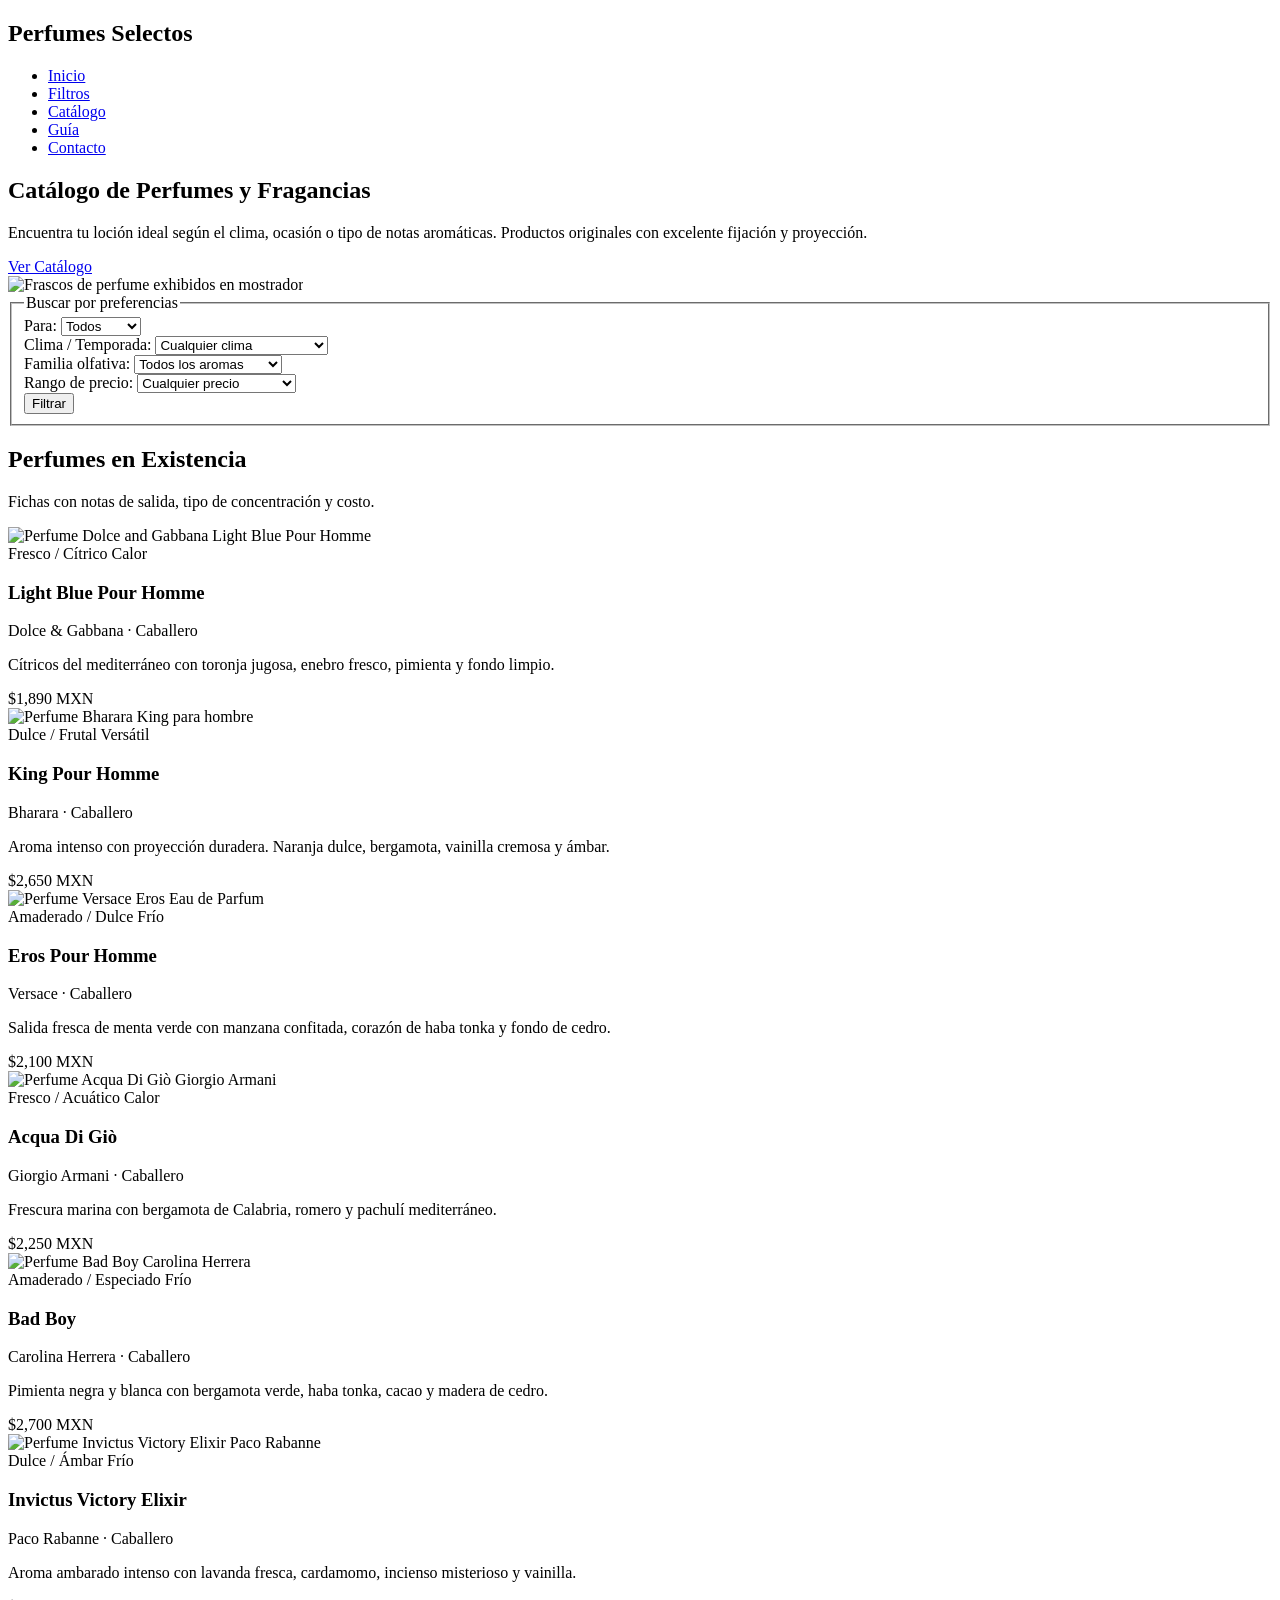
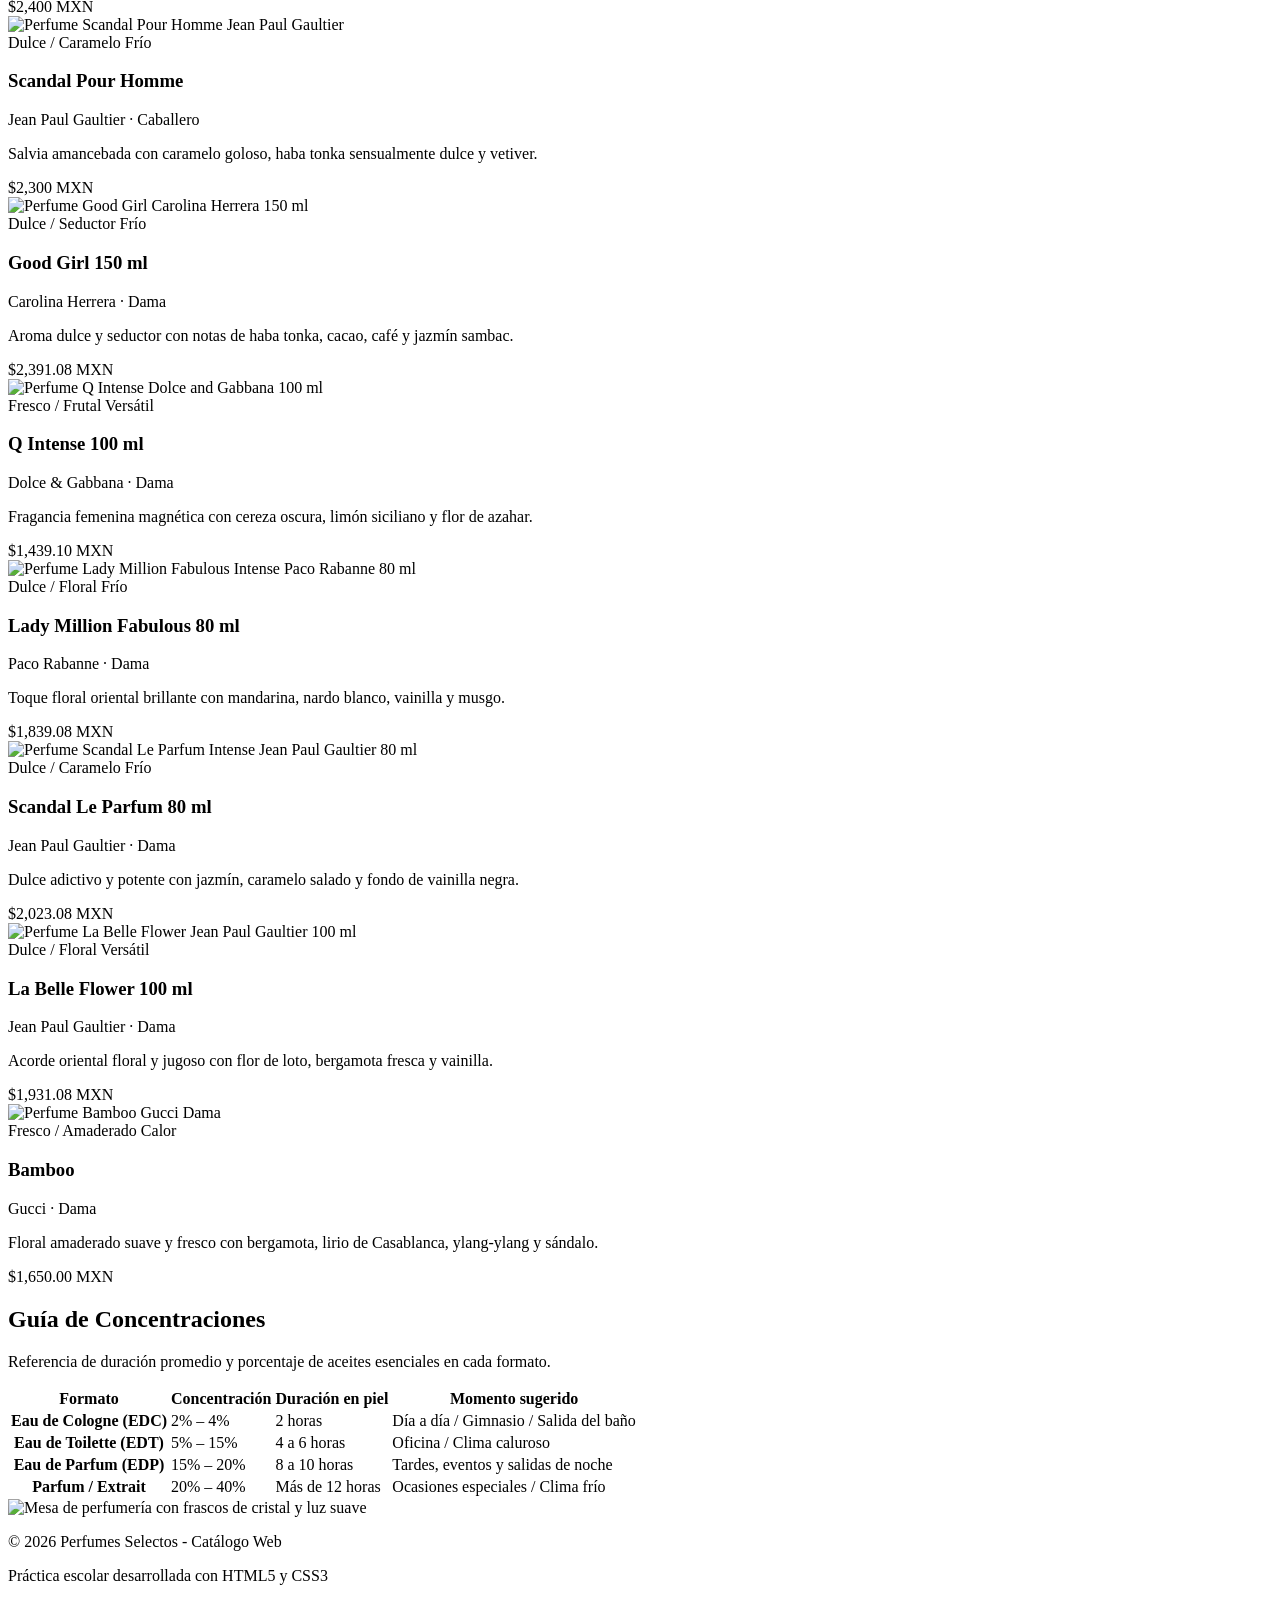
==== index.html @ 49ee2b24 "Estructura semantica base en index.html" ====
<!DOCTYPE html>
<html lang="es">
<head>
  <meta charset="UTF-8">
  <meta name="viewport" content="width=device-width, initial-scale=1.0">
  <meta name="description" content="Catálogo de perfumes para hombre y mujer con detalles de aromas, precios y notas olfativas.">
  <meta name="keywords" content="perfumes, fragancias, bharara, dolce gabbana, aromas">
  <title>Catálogo de Perfumes</title>

  <link rel="preconnect" href="https://fonts.googleapis.com">
  <link rel="preconnect" href="https://fonts.gstatic.com" crossorigin>
  <link href="https://fonts.googleapis.com/css2?family=Montserrat:wght@600;700&family=Roboto:wght@400;500&display=swap" rel="stylesheet">

  <link rel="stylesheet" href="css/style.css">
</head>
<body>

  <header class="encabezado">
    <div class="contenedor navegacion-flex">
      <div class="logo">
        <h2>Perfumes Selectos</h2>
      </div>
      <nav class="menu">
        <ul>
          <li><a href="index.html">Inicio</a></li>
          <li><a href="#filtros">Filtros</a></li>
          <li><a href="#catalogo">Catálogo</a></li>
          <li><a href="#tabla-info">Guía</a></li>
          <li><a href="html/contacto.html">Contacto</a></li>
        </ul>
      </nav>
    </div>
  </header>

  <main>

    <section class="portada">
      <div class="contenedor grid-portada">
        <div class="texto-portada">
          <h1>Catálogo de Perfumes y Fragancias</h1>
          <p>Encuentra tu loción ideal según el clima, ocasión o tipo de notas aromáticas. Productos originales con excelente fijación y proyección.</p>
          <a href="#catalogo" class="boton-principal">Ver Catálogo</a>
        </div>
        <div class="imagen-portada">
          <img src="img/mandarin2.webp" alt="Frascos de perfume exhibidos en mostrador">
        </div>
      </div>
    </section>

    <section id="filtros" class="seccion-filtros">
      <div class="contenedor">
        <form class="formulario-filtros">
          <fieldset>
            <legend>Buscar por preferencias</legend>

            <div class="rejilla-filtros">
              <div class="campo-filtro">
                <label for="genero">Para:</label>
                <select id="genero" name="genero">
                  <option value="todos">Todos</option>
                  <option value="hombre">Caballero</option>
                  <option value="mujer">Dama</option>
                  <option value="unisex">Unisex</option>
                </select>
              </div>

              <div class="campo-filtro">
                <label for="clima">Clima / Temporada:</label>
                <select id="clima" name="clima">
                  <option value="todos">Cualquier clima</option>
                  <option value="calor">Calor / Primavera-Verano</option>
                  <option value="frio">Frío / Otoño-Invierno</option>
                  <option value="versatil">Versátil</option>
                </select>
              </div>

              <div class="campo-filtro">
                <label for="tipo">Familia olfativa:</label>
                <select id="tipo" name="tipo">
                  <option value="todos">Todos los aromas</option>
                  <option value="fresco">Cítricos y Frescos</option>
                  <option value="dulce">Dulces y Frutales</option>
                  <option value="amaderado">Amaderados y Cuero</option>
                </select>
              </div>

              <div class="campo-filtro">
                <label for="precio">Rango de precio:</label>
                <select id="precio" name="precio">
                  <option value="todos">Cualquier precio</option>
                  <option value="bajo">Menos de $1,800 MXN</option>
                  <option value="medio">$1,800 a $2,500 MXN</option>
                  <option value="alto">Más de $2,500 MXN</option>
                </select>
              </div>
            </div>

            <div class="acciones-filtro">
              <button type="submit" class="boton-filtro">Filtrar</button>
            </div>
          </fieldset>
        </form>
      </div>
    </section>

    <section id="catalogo" class="seccion-catalogo">
      <div class="contenedor">
        <h2>Perfumes en Existencia</h2>
        <p class="descripcion-seccion">Fichas con notas de salida, tipo de concentración y costo.</p>

        <div class="contenedor-tarjetas">

          <!-- Caballero -->
          <article class="tarjeta-perfume" data-genero="hombre" data-clima="calor" data-aroma="fresco" data-precio="medio">
            <div class="caja-imagen">
              <img src="img/Dolce y Gabbana.avif" alt="Perfume Dolce and Gabbana Light Blue Pour Homme" class="foto-perfume">
            </div>
            <div class="info-tarjeta">
              <div class="etiquetas-grupo">
                <span class="etiqueta">Fresco / Cítrico</span>
                <span class="etiqueta">Calor</span>
              </div>
              <h3>Light Blue Pour Homme</h3>
              <p class="marca">Dolce & Gabbana · Caballero</p>
              <p class="descripcion-aroma">Cítricos del mediterráneo con toronja jugosa, enebro fresco, pimienta y fondo limpio.</p>
              <div class="precio-caja">
                <span class="precio">$1,890 MXN</span>
              </div>
            </div>
          </article>

          <article class="tarjeta-perfume" data-genero="hombre" data-clima="versatil" data-aroma="dulce" data-precio="alto">
            <div class="caja-imagen">
              <img src="img/bharara.webp" alt="Perfume Bharara King para hombre" class="foto-perfume">
            </div>
            <div class="info-tarjeta">
              <div class="etiquetas-grupo">
                <span class="etiqueta">Dulce / Frutal</span>
                <span class="etiqueta">Versátil</span>
              </div>
              <h3>King Pour Homme</h3>
              <p class="marca">Bharara · Caballero</p>
              <p class="descripcion-aroma">Aroma intenso con proyección duradera. Naranja dulce, bergamota, vainilla cremosa y ámbar.</p>
              <div class="precio-caja">
                <span class="precio">$2,650 MXN</span>
              </div>
            </div>
          </article>

          <article class="tarjeta-perfume" data-genero="hombre" data-clima="frio" data-aroma="amaderado" data-precio="medio">
            <div class="caja-imagen">
              <img src="img/Versace Eros.webp" alt="Perfume Versace Eros Eau de Parfum" class="foto-perfume">
            </div>
            <div class="info-tarjeta">
              <div class="etiquetas-grupo">
                <span class="etiqueta">Amaderado / Dulce</span>
                <span class="etiqueta">Frío</span>
              </div>
              <h3>Eros Pour Homme</h3>
              <p class="marca">Versace · Caballero</p>
              <p class="descripcion-aroma">Salida fresca de menta verde con manzana confitada, corazón de haba tonka y fondo de cedro.</p>
              <div class="precio-caja">
                <span class="precio">$2,100 MXN</span>
              </div>
            </div>
          </article>

          <article class="tarjeta-perfume" data-genero="hombre" data-clima="calor" data-aroma="fresco" data-precio="medio">
            <div class="caja-imagen">
              <img src="img/acqua di gio.webp" alt="Perfume Acqua Di Giò Giorgio Armani" class="foto-perfume">
            </div>
            <div class="info-tarjeta">
              <div class="etiquetas-grupo">
                <span class="etiqueta">Fresco / Acuático</span>
                <span class="etiqueta">Calor</span>
              </div>
              <h3>Acqua Di Giò</h3>
              <p class="marca">Giorgio Armani · Caballero</p>
              <p class="descripcion-aroma">Frescura marina con bergamota de Calabria, romero y pachulí mediterráneo.</p>
              <div class="precio-caja">
                <span class="precio">$2,250 MXN</span>
              </div>
            </div>
          </article>

          <article class="tarjeta-perfume" data-genero="hombre" data-clima="frio" data-aroma="amaderado" data-precio="alto">
            <div class="caja-imagen">
              <img src="img/bad boy carolina e.webp" alt="Perfume Bad Boy Carolina Herrera" class="foto-perfume">
            </div>
            <div class="info-tarjeta">
              <div class="etiquetas-grupo">
                <span class="etiqueta">Amaderado / Especiado</span>
                <span class="etiqueta">Frío</span>
              </div>
              <h3>Bad Boy</h3>
              <p class="marca">Carolina Herrera · Caballero</p>
              <p class="descripcion-aroma">Pimienta negra y blanca con bergamota verde, haba tonka, cacao y madera de cedro.</p>
              <div class="precio-caja">
                <span class="precio">$2,700 MXN</span>
              </div>
            </div>
          </article>

          <article class="tarjeta-perfume" data-genero="hombre" data-clima="frio" data-aroma="dulce" data-precio="medio">
            <div class="caja-imagen">
              <img src="img/invictus victory elixir.webp" alt="Perfume Invictus Victory Elixir Paco Rabanne" class="foto-perfume">
            </div>
            <div class="info-tarjeta">
              <div class="etiquetas-grupo">
                <span class="etiqueta">Dulce / Ámbar</span>
                <span class="etiqueta">Frío</span>
              </div>
              <h3>Invictus Victory Elixir</h3>
              <p class="marca">Paco Rabanne · Caballero</p>
              <p class="descripcion-aroma">Aroma ambarado intenso con lavanda fresca, cardamomo, incienso misterioso y vainilla.</p>
              <div class="precio-caja">
                <span class="precio">$2,400 MXN</span>
              </div>
            </div>
          </article>

          <article class="tarjeta-perfume" data-genero="hombre" data-clima="frio" data-aroma="dulce" data-precio="medio">
            <div class="caja-imagen">
              <img src="img/Scandal.webp" alt="Perfume Scandal Pour Homme Jean Paul Gaultier" class="foto-perfume">
            </div>
            <div class="info-tarjeta">
              <div class="etiquetas-grupo">
                <span class="etiqueta">Dulce / Caramelo</span>
                <span class="etiqueta">Frío</span>
              </div>
              <h3>Scandal Pour Homme</h3>
              <p class="marca">Jean Paul Gaultier · Caballero</p>
              <p class="descripcion-aroma">Salvia amancebada con caramelo goloso, haba tonka sensualmente dulce y vetiver.</p>
              <div class="precio-caja">
                <span class="precio">$2,300 MXN</span>
              </div>
            </div>
          </article>

          <!-- Dama -->
          <article class="tarjeta-perfume" data-genero="mujer" data-clima="frio" data-aroma="dulce" data-precio="medio">
            <div class="caja-imagen">
              <img src="img/carolina eerrera.webp" alt="Perfume Good Girl Carolina Herrera 150 ml" class="foto-perfume">
            </div>
            <div class="info-tarjeta">
              <div class="etiquetas-grupo">
                <span class="etiqueta">Dulce / Seductor</span>
                <span class="etiqueta">Frío</span>
              </div>
              <h3>Good Girl 150 ml</h3>
              <p class="marca">Carolina Herrera · Dama</p>
              <p class="descripcion-aroma">Aroma dulce y seductor con notas de haba tonka, cacao, café y jazmín sambac.</p>
              <div class="precio-caja">
                <span class="precio">$2,391.08 MXN</span>
              </div>
            </div>
          </article>

          <article class="tarjeta-perfume" data-genero="mujer" data-clima="versatil" data-aroma="fresco" data-precio="bajo">
            <div class="caja-imagen">
              <img src="img/dolce gabana intense mujer.webp" alt="Perfume Q Intense Dolce and Gabbana 100 ml" class="foto-perfume">
            </div>
            <div class="info-tarjeta">
              <div class="etiquetas-grupo">
                <span class="etiqueta">Fresco / Frutal</span>
                <span class="etiqueta">Versátil</span>
              </div>
              <h3>Q Intense 100 ml</h3>
              <p class="marca">Dolce & Gabbana · Dama</p>
              <p class="descripcion-aroma">Fragancia femenina magnética con cereza oscura, limón siciliano y flor de azahar.</p>
              <div class="precio-caja">
                <span class="precio">$1,439.10 MXN</span>
              </div>
            </div>
          </article>

          <article class="tarjeta-perfume" data-genero="mujer" data-clima="frio" data-aroma="dulce" data-precio="medio">
            <div class="caja-imagen">
              <img src="img/paco rabane mujer.webp" alt="Perfume Lady Million Fabulous Intense Paco Rabanne 80 ml" class="foto-perfume">
            </div>
            <div class="info-tarjeta">
              <div class="etiquetas-grupo">
                <span class="etiqueta">Dulce / Floral</span>
                <span class="etiqueta">Frío</span>
              </div>
              <h3>Lady Million Fabulous 80 ml</h3>
              <p class="marca">Paco Rabanne · Dama</p>
              <p class="descripcion-aroma">Toque floral oriental brillante con mandarina, nardo blanco, vainilla y musgo.</p>
              <div class="precio-caja">
                <span class="precio">$1,839.08 MXN</span>
              </div>
            </div>
          </article>

          <article class="tarjeta-perfume" data-genero="mujer" data-clima="frio" data-aroma="dulce" data-precio="medio">
            <div class="caja-imagen">
              <img src="img/scandal mujer.webp" alt="Perfume Scandal Le Parfum Intense Jean Paul Gaultier 80 ml" class="foto-perfume">
            </div>
            <div class="info-tarjeta">
              <div class="etiquetas-grupo">
                <span class="etiqueta">Dulce / Caramelo</span>
                <span class="etiqueta">Frío</span>
              </div>
              <h3>Scandal Le Parfum 80 ml</h3>
              <p class="marca">Jean Paul Gaultier · Dama</p>
              <p class="descripcion-aroma">Dulce adictivo y potente con jazmín, caramelo salado y fondo de vainilla negra.</p>
              <div class="precio-caja">
                <span class="precio">$2,023.08 MXN</span>
              </div>
            </div>
          </article>

          <article class="tarjeta-perfume" data-genero="mujer" data-clima="versatil" data-aroma="dulce" data-precio="medio">
            <div class="caja-imagen">
              <img src="img/jean paul mujer.avif" alt="Perfume La Belle Flower Jean Paul Gaultier 100 ml" class="foto-perfume">
            </div>
            <div class="info-tarjeta">
              <div class="etiquetas-grupo">
                <span class="etiqueta">Dulce / Floral</span>
                <span class="etiqueta">Versátil</span>
              </div>
              <h3>La Belle Flower 100 ml</h3>
              <p class="marca">Jean Paul Gaultier · Dama</p>
              <p class="descripcion-aroma">Acorde oriental floral y jugoso con flor de loto, bergamota fresca y vainilla.</p>
              <div class="precio-caja">
                <span class="precio">$1,931.08 MXN</span>
              </div>
            </div>
          </article>

          <article class="tarjeta-perfume" data-genero="mujer" data-clima="calor" data-aroma="fresco" data-precio="bajo">
            <div class="caja-imagen">
              <img src="img/gucci bamboo.webp" alt="Perfume Bamboo Gucci Dama" class="foto-perfume">
            </div>
            <div class="info-tarjeta">
              <div class="etiquetas-grupo">
                <span class="etiqueta">Fresco / Amaderado</span>
                <span class="etiqueta">Calor</span>
              </div>
              <h3>Bamboo</h3>
              <p class="marca">Gucci · Dama</p>
              <p class="descripcion-aroma">Floral amaderado suave y fresco con bergamota, lirio de Casablanca, ylang-ylang y sándalo.</p>
              <div class="precio-caja">
                <span class="precio">$1,650.00 MXN</span>
              </div>
            </div>
          </article>

        </div>
      </div>
    </section>

    <section id="tabla-info" class="seccion-tabla">
      <div class="contenedor">
        <h2>Guía de Concentraciones</h2>
        <p class="descripcion-seccion">Referencia de duración promedio y porcentaje de aceites esenciales en cada formato.</p>

        <div class="tabla-contenedor">
          <table>
            <thead>
              <tr>
                <th scope="col">Formato</th>
                <th scope="col">Concentración</th>
                <th scope="col">Duración en piel</th>
                <th scope="col">Momento sugerido</th>
              </tr>
            </thead>
            <tbody>
              <tr>
                <th scope="row">Eau de Cologne (EDC)</th>
                <td>2% – 4%</td>
                <td>2 horas</td>
                <td>Día a día / Gimnasio / Salida del baño</td>
              </tr>
              <tr>
                <th scope="row">Eau de Toilette (EDT)</th>
                <td>5% – 15%</td>
                <td>4 a 6 horas</td>
                <td>Oficina / Clima caluroso</td>
              </tr>
              <tr>
                <th scope="row">Eau de Parfum (EDP)</th>
                <td>15% – 20%</td>
                <td>8 a 10 horas</td>
                <td>Tardes, eventos y salidas de noche</td>
              </tr>
              <tr>
                <th scope="row">Parfum / Extrait</th>
                <td>20% – 40%</td>
                <td>Más de 12 horas</td>
                <td>Ocasiones especiales / Clima frío</td>
              </tr>
            </tbody>
          </table>
        </div>
      </div>
    </section>

    <section class="seccion-banner-final">
      <img class="img-abajo" src="img/mandarin-SKY.webp" alt="Mesa de perfumería con frascos de cristal y luz suave">
    </section>

  </main>

  <footer class="pie-pagina">
    <div class="contenedor">
      <p>&copy; 2026 Perfumes Selectos - Catálogo Web</p>
      <p>Práctica escolar desarrollada con HTML5 y CSS3</p>
    </div>
  </footer>

  <script src="js/main.js"></script>
</body>
</html>
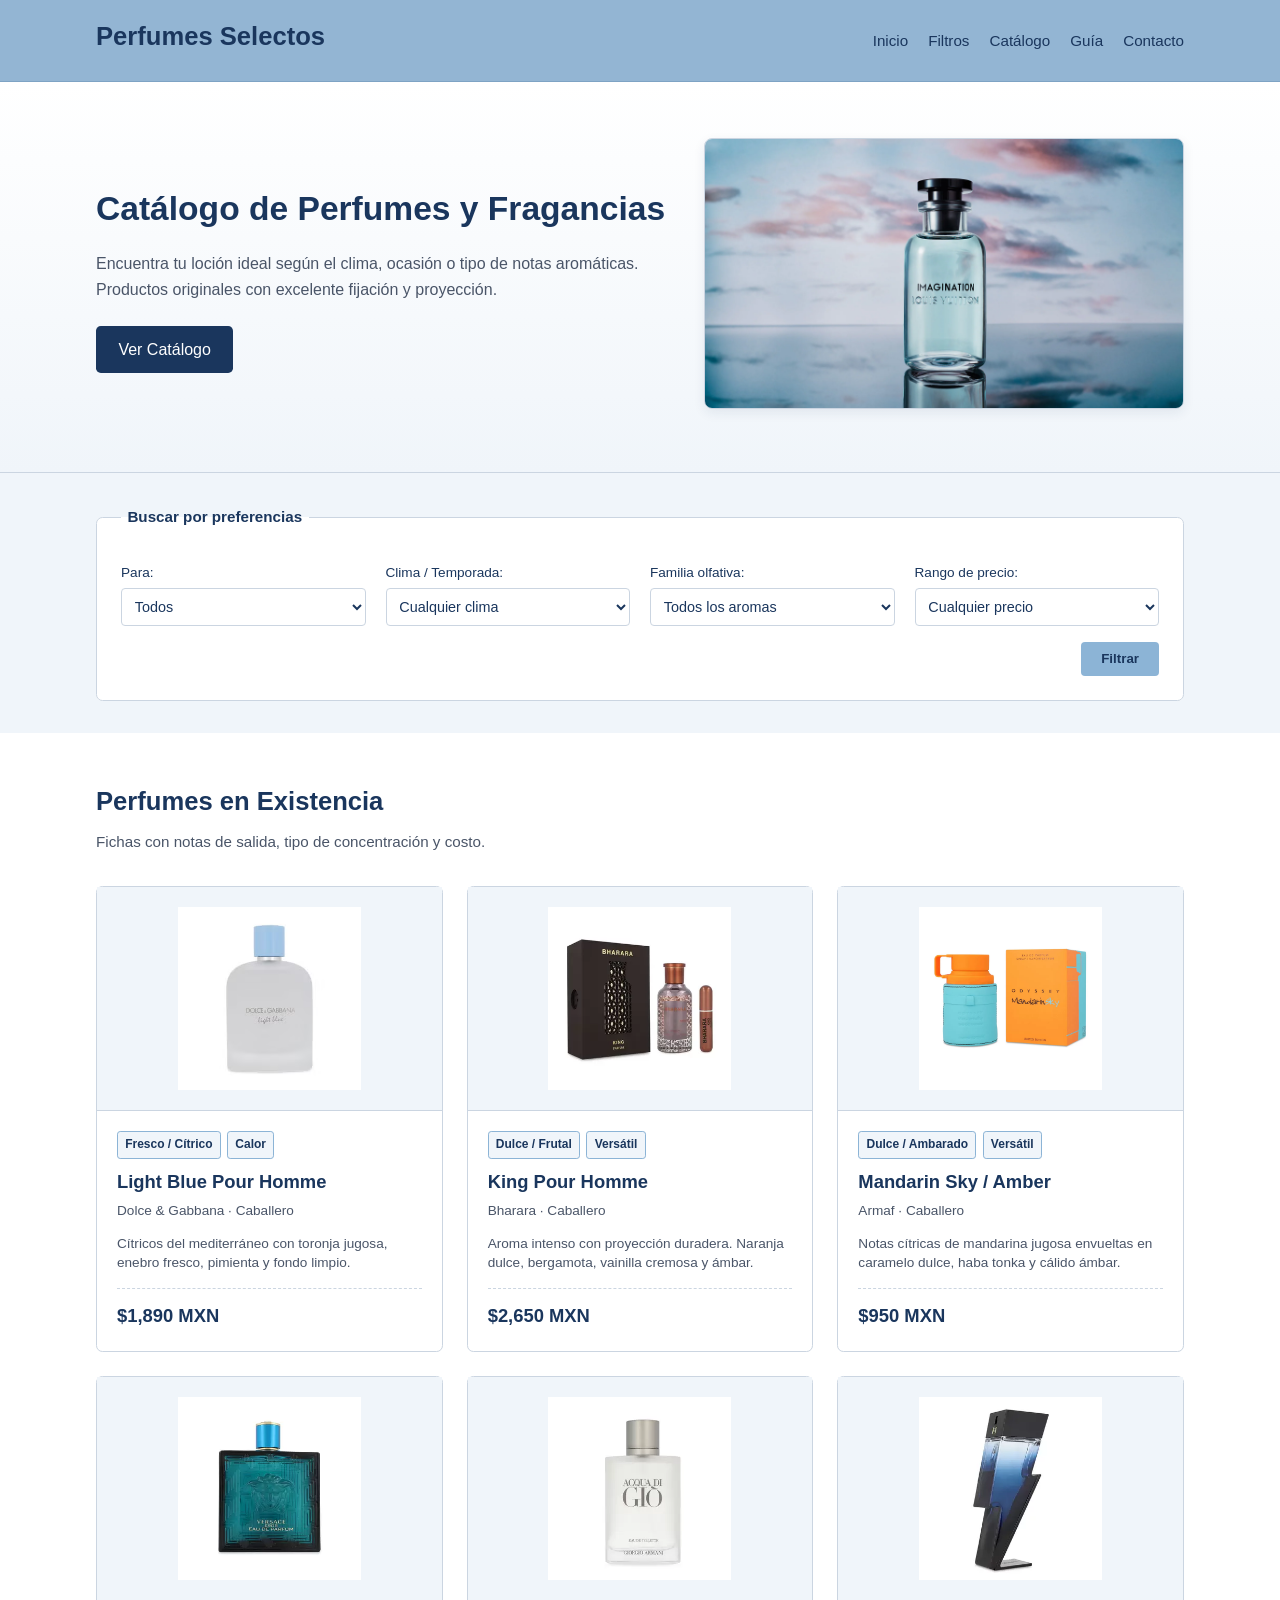
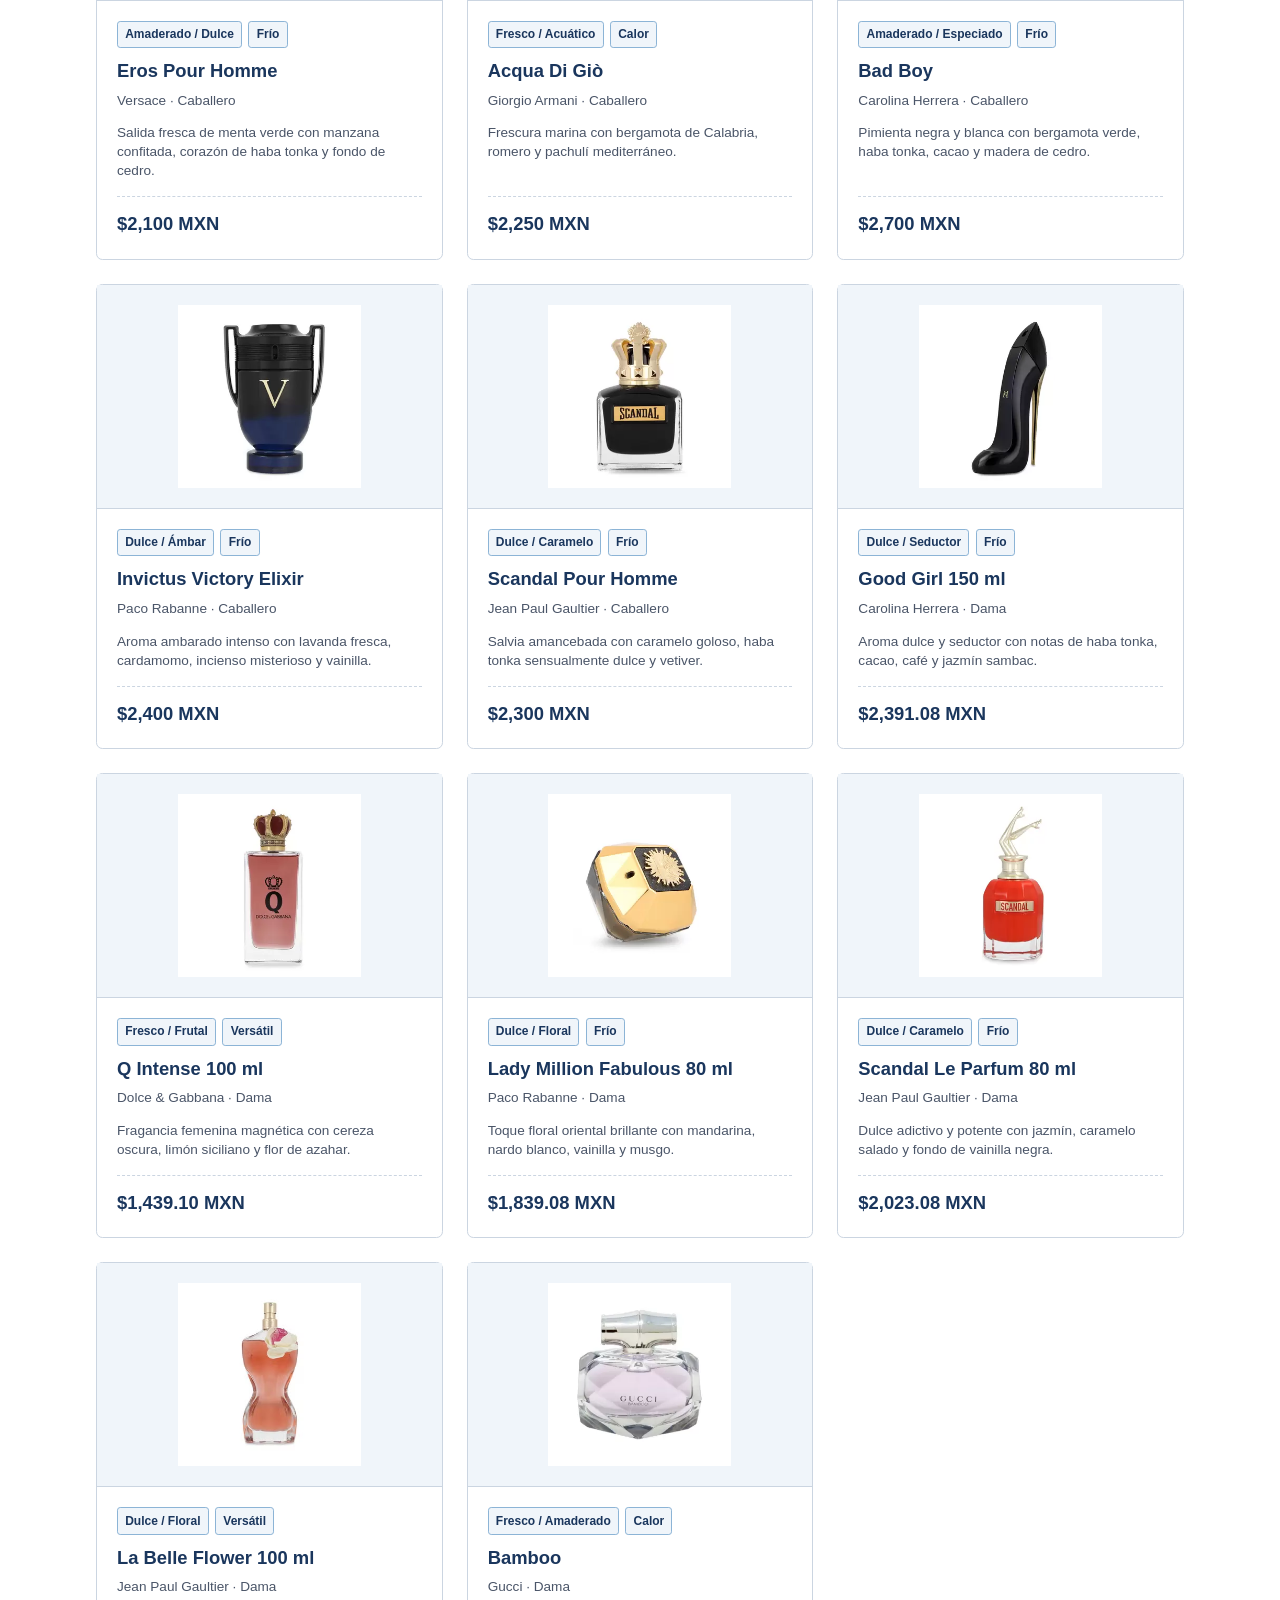
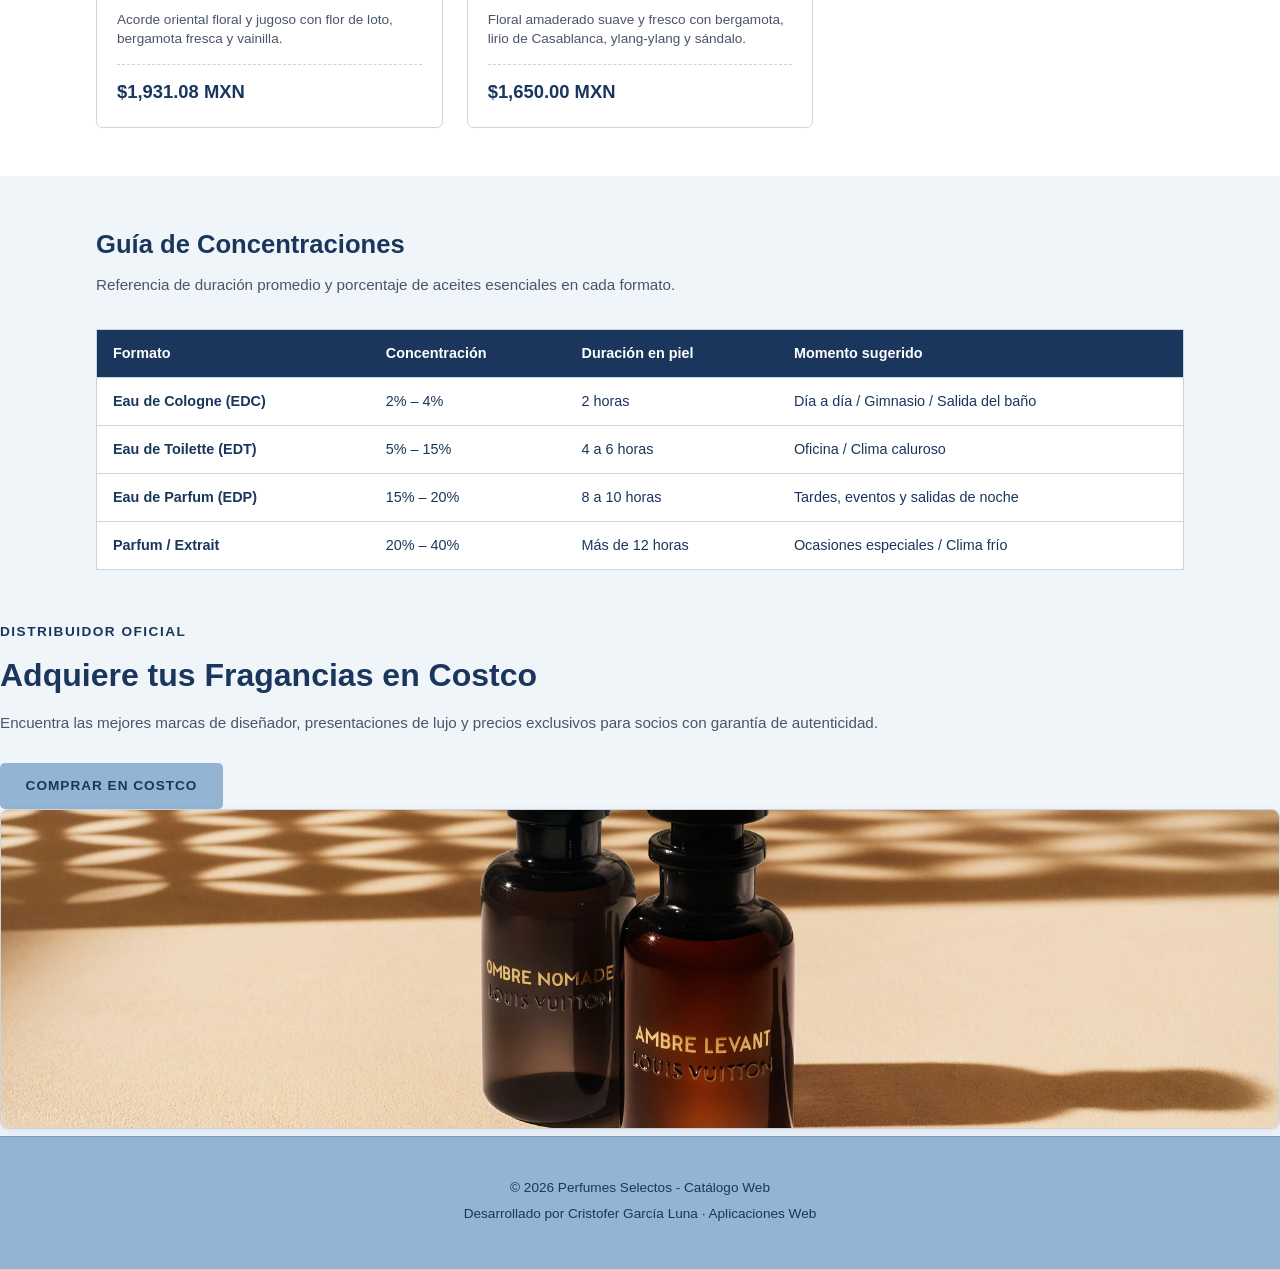
==== commit b298b3a0: "Actualizacion de paleta celeste en footer y enlace a Costco" ====
--- a/index.html
+++ b/index.html
@@ -42,7 +42,7 @@
           <a href="#catalogo" class="boton-principal">Ver Catálogo</a>
         </div>
         <div class="imagen-portada">
-          <img src="img/mandarin2.webp" alt="Frascos de perfume exhibidos en mostrador">
+          <img src="img/FRAGRANCE_IMAGINATION_June25_DI3.webp" alt="Frasco de perfume Imagination en exhibición de lujo">
         </div>
       </div>
     </section>
@@ -143,6 +143,24 @@
               <p class="descripcion-aroma">Aroma intenso con proyección duradera. Naranja dulce, bergamota, vainilla cremosa y ámbar.</p>
               <div class="precio-caja">
                 <span class="precio">$2,650 MXN</span>
+              </div>
+            </div>
+          </article>
+
+          <article class="tarjeta-perfume" data-genero="hombre" data-clima="versatil" data-aroma="dulce" data-precio="medio">
+            <div class="caja-imagen">
+              <img src="img/mandarin2.webp" alt="Perfume Mandarin Sky / Amber" class="foto-perfume">
+            </div>
+            <div class="info-tarjeta">
+              <div class="etiquetas-grupo">
+                <span class="etiqueta">Dulce / Ambarado</span>
+                <span class="etiqueta">Versátil</span>
+              </div>
+              <h3>Mandarin Sky / Amber</h3>
+              <p class="marca">Armaf · Caballero</p>
+              <p class="descripcion-aroma">Notas cítricas de mandarina jugosa envueltas en caramelo dulce, haba tonka y cálido ámbar.</p>
+              <div class="precio-caja">
+                <span class="precio">$950 MXN</span>
               </div>
             </div>
           </article>
@@ -396,8 +414,19 @@
       </div>
     </section>
 
-    <section class="seccion-banner-final">
-      <img class="img-abajo" src="img/mandarin-SKY.webp" alt="Mesa de perfumería con frascos de cristal y luz suave">
+    <!-- Banner Destacado / Alta Gama -->
+   <div class="banner-texto">
+  <span class="subtitulo-editorial">Distribuidor Oficial</span>
+  <h2>Adquiere tus Fragancias en Costco</h2>
+  <p>
+    Encuentra las mejores marcas de diseñador, presentaciones de lujo y precios exclusivos para socios con garantía de autenticidad.
+  </p>
+  <a href="https://www.costco.com.mx/Salud-y-Belleza/Fragancias/c/cos_13.1" target="_blank" rel="noopener noreferrer" class="btn-editorial">Comprar en Costco</a>
+</div>
+        <div class="banner-foto">
+          <img src="img/lv-banner.webp" alt="Colección de fragancias de alta gama Louis Vuitton">
+        </div>
+      </div>
     </section>
 
   </main>
@@ -405,7 +434,7 @@
   <footer class="pie-pagina">
     <div class="contenedor">
       <p>&copy; 2026 Perfumes Selectos - Catálogo Web</p>
-      <p>Práctica escolar desarrollada con HTML5 y CSS3</p>
+      <p>Desarrollado por Cristofer García Luna · Aplicaciones Web</p>
     </div>
   </footer>
 
--- a/css/style.css
+++ b/css/style.css
@@ -0,0 +1,417 @@
+:root {
+  --azul-tapa: #8cb4d6;
+  --azul-suave: #f0f5fa;
+  --azul-marino: #1a365d;
+  --blanco: #ffffff;
+  --fondo: #f0f5fa;
+  --texto: #1a365d;
+  --texto-secundario: #4a5568;
+  --borde: #cbd5e1;
+}
+
+* {
+  margin: 0;
+  padding: 0;
+  box-sizing: border-box;
+}
+
+html {
+  font-size: 16px;
+  scroll-behavior: smooth;
+}
+
+body {
+  font-family: 'Roboto', sans-serif;
+  background-color: var(--fondo);
+  color: var(--texto);
+  line-height: 1.6;
+}
+
+.contenedor {
+  width: 90%;
+  max-width: 68rem;
+  margin: 0 auto;
+}
+
+h1, h2, h3 {
+  font-family: 'Montserrat', sans-serif;
+  color: var(--azul-marino);
+}
+
+h1 {
+  font-size: 2.1rem;
+  margin-bottom: 1rem;
+}
+
+h2 {
+  font-size: 1.6rem;
+  margin-bottom: 0.5rem;
+}
+
+h3 {
+  font-size: 1.15rem;
+  margin-bottom: 0.25rem;
+}
+
+.encabezado {
+  background-color: #93b5d3;
+  border-bottom: 1px solid #7ea3c4;
+  padding: 1rem 0;
+}
+
+.navegacion-flex {
+  display: flex;
+  justify-content: space-between;
+  align-items: center;
+}
+
+.menu ul {
+  display: flex;
+  list-style: none;
+  gap: 1.25rem;
+}
+
+.menu a {
+  text-decoration: none;
+  color: var(--azul-marino);
+  font-weight: 500;
+  font-size: 0.95rem;
+}
+
+.menu a:hover {
+  color: var(--blanco);
+}
+
+.portada {
+  padding: 3.5rem 0;
+  background: linear-gradient(to bottom, var(--blanco), var(--azul-suave));
+  border-bottom: 1px solid var(--borde);
+}
+
+.grid-portada {
+  display: grid;
+  grid-template-columns: 1.2fr 1fr;
+  gap: 2rem;
+  align-items: center;
+}
+
+.texto-portada p {
+  font-size: 1rem;
+  color: var(--texto-secundario);
+  margin-bottom: 1.5rem;
+}
+
+.boton-principal {
+  display: inline-block;
+  background-color: var(--azul-marino);
+  color: var(--blanco);
+  padding: 0.65rem 1.4rem;
+  border-radius: 0.3rem;
+  text-decoration: none;
+  font-weight: 500;
+}
+
+.boton-principal:hover {
+  background-color: var(--azul-tapa);
+  color: var(--azul-marino);
+}
+
+.imagen-portada img {
+  width: 100%;
+  max-height: 20rem;
+  object-fit: cover;
+  border-radius: 0.5rem;
+  border: 1px solid var(--borde);
+  box-shadow: 0 4px 12px rgba(26, 54, 93, 0.08);
+}
+
+.seccion-filtros {
+  padding: 2rem 0;
+  background-color: var(--fondo);
+}
+
+.formulario-filtros fieldset {
+  background-color: var(--blanco);
+  border: 1px solid var(--borde);
+  border-radius: 0.4rem;
+  padding: 1.5rem;
+}
+
+.formulario-filtros legend {
+  font-family: 'Montserrat', sans-serif;
+  font-size: 0.95rem;
+  font-weight: 700;
+  color: var(--azul-marino);
+  padding: 0 0.4rem;
+}
+
+.rejilla-filtros {
+  display: grid;
+  grid-template-columns: repeat(auto-fit, minmax(13rem, 1fr));
+  gap: 1.25rem;
+  margin-top: 0.5rem;
+}
+
+.campo-filtro label {
+  display: block;
+  font-size: 0.85rem;
+  font-weight: 500;
+  margin-bottom: 0.3rem;
+  color: var(--azul-marino);
+}
+
+.campo-filtro select {
+  width: 100%;
+  padding: 0.55rem;
+  border: 1px solid var(--borde);
+  border-radius: 0.25rem;
+  background-color: var(--blanco);
+  font-family: inherit;
+  font-size: 0.9rem;
+  color: var(--texto);
+}
+
+.acciones-filtro {
+  margin-top: 1rem;
+  display: flex;
+  justify-content: flex-end;
+}
+
+.boton-filtro {
+  background-color: var(--azul-tapa);
+  color: var(--azul-marino);
+  border: none;
+  padding: 0.6rem 1.25rem;
+  border-radius: 0.25rem;
+  font-weight: 600;
+  cursor: pointer;
+}
+
+.boton-filtro:hover {
+  background-color: var(--azul-marino);
+  color: var(--blanco);
+}
+
+.seccion-catalogo {
+  padding: 3rem 0;
+  background-color: var(--blanco);
+}
+
+.descripcion-seccion {
+  margin-bottom: 2rem;
+  font-size: 0.95rem;
+  color: var(--texto-secundario);
+}
+
+.contenedor-tarjetas {
+  display: grid;
+  grid-template-columns: repeat(auto-fit, minmax(17rem, 1fr));
+  gap: 1.5rem;
+}
+
+.tarjeta-perfume {
+  border: 1px solid var(--borde);
+  border-radius: 0.4rem;
+  background-color: var(--blanco);
+  display: flex;
+  flex-direction: column;
+}
+
+.caja-imagen {
+  background-color: var(--azul-suave);
+  display: flex;
+  justify-content: center;
+  align-items: center;
+  padding: 1.25rem;
+  height: 14rem;
+  border-bottom: 1px solid var(--borde);
+}
+
+.foto-perfume {
+  max-width: 100%;
+  max-height: 100%;
+  object-fit: contain;
+}
+
+.info-tarjeta {
+  padding: 1.25rem;
+  display: flex;
+  flex-direction: column;
+  flex-grow: 1;
+}
+
+.etiquetas-grupo {
+  display: flex;
+  flex-wrap: wrap;
+  gap: 0.4rem;
+  margin-bottom: 0.5rem;
+}
+
+.etiqueta {
+  font-size: 0.75rem;
+  font-weight: 600;
+  padding: 0.2rem 0.45rem;
+  border-radius: 0.2rem;
+  background-color: var(--azul-suave);
+  color: var(--azul-marino);
+  border: 1px solid var(--azul-tapa);
+}
+
+.marca {
+  font-size: 0.85rem;
+  color: var(--texto-secundario);
+  margin-bottom: 0.75rem;
+}
+
+.descripcion-aroma {
+  font-size: 0.85rem;
+  color: var(--texto-secundario);
+  line-height: 1.4;
+  margin-bottom: 1rem;
+}
+
+.precio-caja {
+  margin-top: auto;
+  padding-top: 0.75rem;
+  border-top: 1px dashed var(--borde);
+}
+
+.precio {
+  font-size: 1.15rem;
+  font-weight: 700;
+  color: var(--azul-marino);
+}
+
+.seccion-tabla {
+  padding: 3rem 0;
+  background-color: var(--azul-suave);
+}
+
+.tabla-contenedor {
+  overflow-x: auto;
+  margin-top: 1rem;
+}
+
+table {
+  width: 100%;
+  border-collapse: collapse;
+  background-color: var(--blanco);
+  border: 1px solid var(--borde);
+}
+
+thead {
+  background-color: var(--azul-marino);
+  color: var(--blanco);
+}
+
+th, td {
+  padding: 0.75rem 1rem;
+  text-align: left;
+  border-bottom: 1px solid var(--borde);
+  font-size: 0.9rem;
+}
+
+tbody tr:hover {
+  background-color: var(--azul-suave);
+}
+
+/* Banner Destacado / Alta Gama */
+.banner-destacado {
+  padding: 3.5rem 0;
+  background: linear-gradient(to bottom, var(--blanco), var(--azul-suave));
+  border-top: 1px solid var(--borde);
+  border-bottom: 1px solid var(--borde);
+}
+
+.banner-grid {
+  display: grid;
+  grid-template-columns: 1.2fr 1fr;
+  gap: 2rem;
+  align-items: center;
+}
+
+.banner-texto {
+  color: var(--texto);
+}
+
+.subtitulo-editorial {
+  text-transform: uppercase;
+  letter-spacing: 1.5px;
+  font-size: 0.85rem;
+  color: var(--azul-marino);
+  font-weight: 700;
+  display: inline-block;
+  margin-bottom: 0.75rem;
+}
+
+.banner-texto h2 {
+  color: var(--azul-marino);
+  font-size: 2rem;
+  line-height: 1.25;
+  margin-bottom: 1rem;
+  font-weight: 700;
+}
+
+.banner-texto p {
+  font-size: 0.95rem;
+  line-height: 1.6;
+  color: var(--texto-secundario);
+  margin-bottom: 1.75rem;
+}
+
+.btn-editorial {
+  display: inline-block;
+  padding: 0.75rem 1.6rem;
+  background-color: #93b5d3;
+  color: var(--azul-marino);
+  text-decoration: none;
+  font-size: 0.85rem;
+  font-weight: 600;
+  letter-spacing: 1px;
+  text-transform: uppercase;
+  border-radius: 0.3rem;
+  transition: background-color 0.3s ease, color 0.3s ease;
+}
+
+.btn-editorial:hover {
+  background-color: var(--azul-marino);
+  color: var(--blanco);
+}
+
+.banner-foto img {
+  width: 100%;
+  max-height: 20rem;
+  object-fit: cover;
+  border-radius: 0.5rem;
+  border: 1px solid var(--borde);
+  box-shadow: 0 4px 12px rgba(26, 54, 93, 0.08);
+}
+
+.pie-pagina {
+  background-color: #93b5d3;
+  color: var(--azul-marino);
+  text-align: center;
+  padding: 2.5rem 0;
+  font-size: 0.85rem;
+  border-top: 1px solid #7ea3c4;
+  font-weight: 500;
+}
+
+.pie-pagina p {
+  margin-bottom: 0.25rem;
+}
+
+@media (max-width: 48rem) {
+  .navegacion-flex {
+    flex-direction: column;
+    gap: 0.75rem;
+  }
+
+  .grid-portada, .banner-grid {
+    grid-template-columns: 1fr;
+  }
+
+  .banner-texto {
+    margin: 0 auto;
+  }
+}
